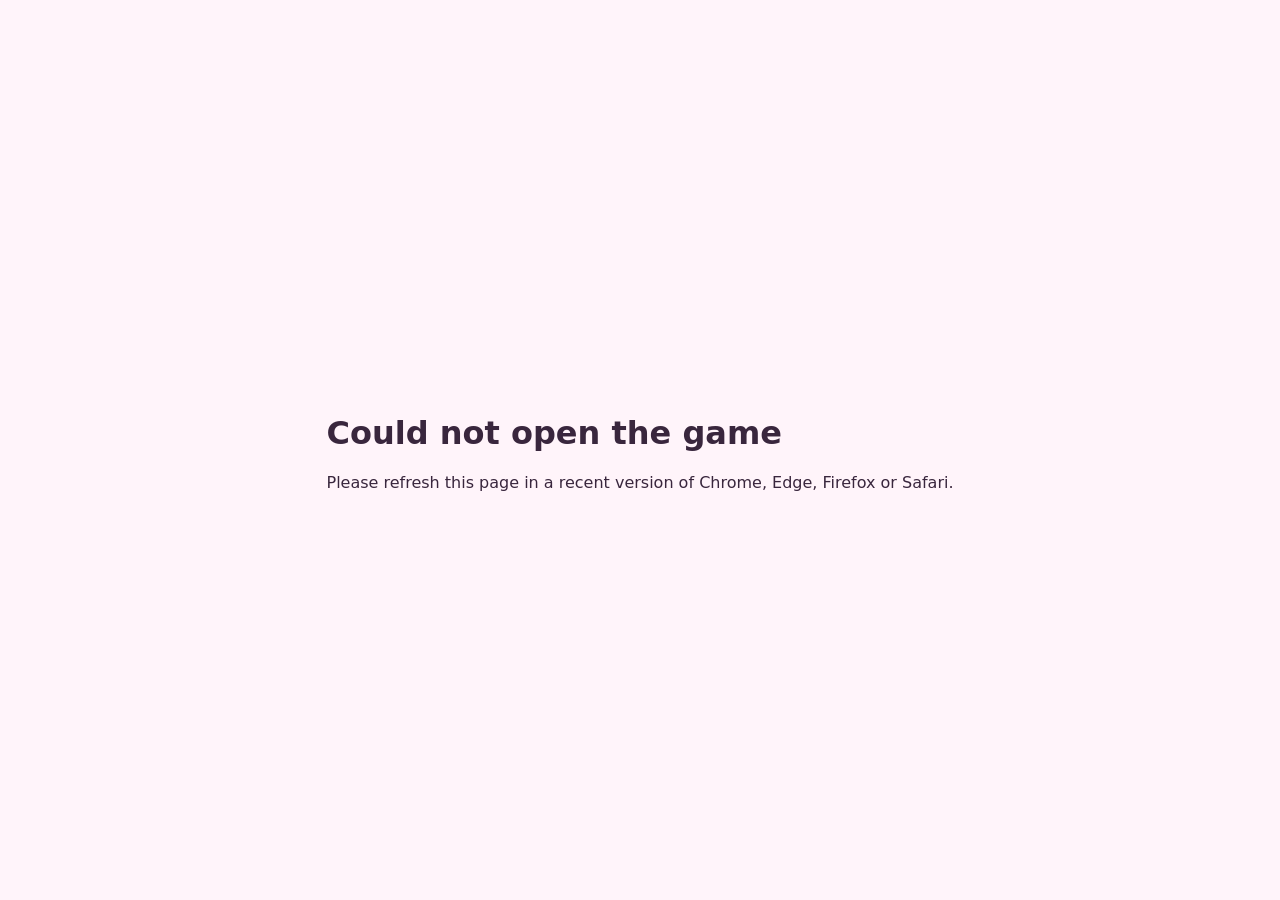
==== sugar-sky-bakery-game/index.html @ f0ea325f "Publish Sugar Sky Bakery game launcher" ====
<!doctype html><html><head><meta charset="utf-8"><meta name="viewport" content="width=device-width,initial-scale=1"><meta name="theme-color" content="#ff5e9c"><title>Sugar Sky Bakery</title><style>html,body{margin:0;height:100%;display:grid;place-items:center;font-family:system-ui;background:#fff4fa;color:#39263d}.l{text-align:center}.s{width:52px;height:52px;border:7px solid #ffd4e6;border-top-color:#ff5e9c;border-radius:50%;margin:auto;animation:r .8s linear infinite}@keyframes r{to{transform:rotate(360deg)}}</style></head><body><div class="l"><div class="s"></div><h2>Opening Sugar Sky Bakery...</h2></div><script>(async()=>{const url='https://raw.githubusercontent.com/imisa2/openai/main/sugar-sky-bakery-game/part1.txt';const b=atob((await fetch(url)).text?await(await fetch(url)).text():''),u=new Uint8Array(b.length);for(let i=0;i<b.length;i++)u[i]=b.charCodeAt(i);const t=await new Response(new Blob([u]).stream().pipeThrough(new DecompressionStream('gzip'))).text();document.open();document.write(t);document.close()})().catch(e=>document.body.innerHTML='<main style="padding:2rem"><h1>Could not open the game</h1><p>Please refresh this page in a recent version of Chrome, Edge, Firefox or Safari.</p></main>');</script></body></html>
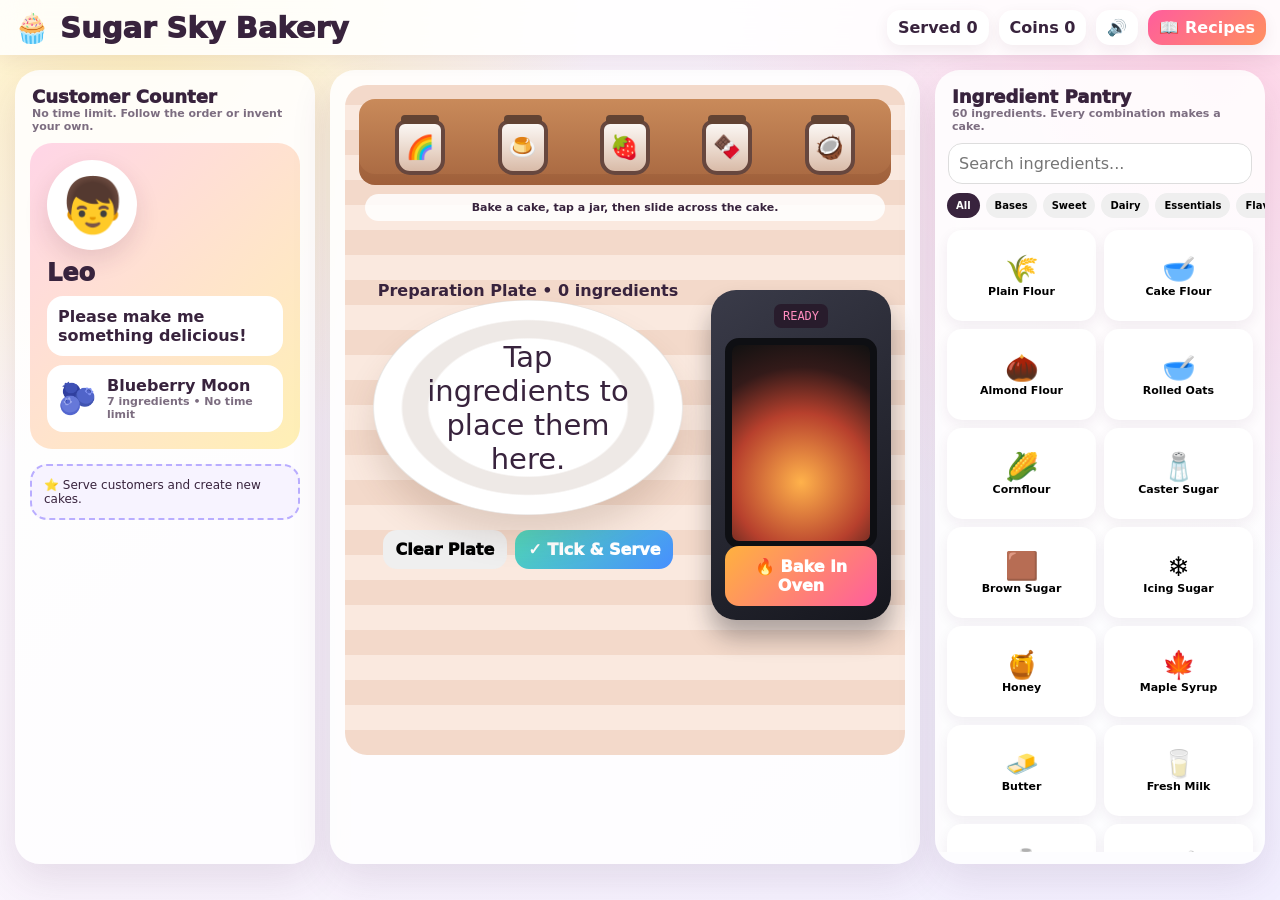
==== commit d5bd0ce2: "Replace incompatible loader with browser-safe game" ====
--- a/sugar-sky-bakery-game/index.html
+++ b/sugar-sky-bakery-game/index.html
@@ -1 +1 @@
-<!doctype html><html><head><meta charset="utf-8"><meta name="viewport" content="width=device-width,initial-scale=1"><meta name="theme-color" content="#ff5e9c"><title>Sugar Sky Bakery</title><style>html,body{margin:0;height:100%;display:grid;place-items:center;font-family:system-ui;background:#fff4fa;color:#39263d}.l{text-align:center}.s{width:52px;height:52px;border:7px solid #ffd4e6;border-top-color:#ff5e9c;border-radius:50%;margin:auto;animation:r .8s linear infinite}@keyframes r{to{transform:rotate(360deg)}}</style></head><body><div class="l"><div class="s"></div><h2>Opening Sugar Sky Bakery...</h2></div><script>(async()=>{const url='https://raw.githubusercontent.com/imisa2/openai/main/sugar-sky-bakery-game/part1.txt';const b=atob((await fetch(url)).text?await(await fetch(url)).text():''),u=new Uint8Array(b.length);for(let i=0;i<b.length;i++)u[i]=b.charCodeAt(i);const t=await new Response(new Blob([u]).stream().pipeThrough(new DecompressionStream('gzip'))).text();document.open();document.write(t);document.close()})().catch(e=>document.body.innerHTML='<main style="padding:2rem"><h1>Could not open the game</h1><p>Please refresh this page in a recent version of Chrome, Edge, Firefox or Safari.</p></main>');</script></body></html>+<!doctype html><html lang="en"><head><meta charset="utf-8"><meta name="viewport" content="width=device-width,initial-scale=1,maximum-scale=1,user-scalable=no"><meta name="theme-color" content="#ff5d9d"><title>Sugar Sky Bakery</title><style>:root{--p:#ff5d9d;--g:#ffc858;--m:#4fd8ba;--i:#38233d}*{box-sizing:border-box}body{margin:0;font-family:system-ui,-apple-system,"Segoe UI",sans-serif;color:var(--i);background:radial-gradient(circle at 10% 0,#fff1bd,transparent 32%),radial-gradient(circle at 95% 8%,#ffd6e8,transparent 35%),linear-gradient(135deg,#fff8fb,#f2efff);min-height:100vh}button,input{font:inherit}button{cursor:pointer;border:0}.top{position:sticky;top:0;z-index:20;display:flex;align-items:center;gap:10px;flex-wrap:wrap;padding:10px 14px;background:#ffffffd9;backdrop-filter:blur(18px);box-shadow:0 4px 20px #52234b18}.brand{font-size:clamp(19px,4vw,29px);font-weight:1000;margin-right:auto}.stat,.nav{background:#fff;border-radius:14px;padding:8px 11px;font-weight:900;box-shadow:0 5px 15px #54213f12}.nav{background:linear-gradient(135deg,var(--p),#ff9060);color:#fff}.grid{display:grid;grid-template-columns:300px minmax(390px,1fr) 330px;gap:15px;max-width:1500px;margin:auto;padding:15px}.panel{background:#ffffffdc;border-radius:25px;box-shadow:0 15px 40px #512a511f;overflow:hidden}.head{padding:16px 17px 10px;font-weight:1000;font-size:18px}.sub{font-size:11px;color:#7c6d80;font-weight:600}.customer{margin:0 15px 15px;padding:17px;border-radius:22px;background:linear-gradient(135deg,#ffd5e7,#fff0b5);min-height:275px}.avatar{font-size:54px;width:90px;height:90px;display:grid;place-items:center;background:#fff;border-radius:50%;box-shadow:0 10px 25px #55213d22}.name{font-size:24px;font-weight:1000;margin-top:9px}.speech,.order{background:#fff;border-radius:16px;padding:11px;margin-top:9px;font-weight:800}.order{display:flex;gap:10px;align-items:center}.order i{font-style:normal;font-size:31px}.challenge{margin:14px 15px;padding:12px;border:2px dashed #b9adff;border-radius:17px;background:#f7f3ff;font-size:12px}.kitchen{padding:15px}.room{background:repeating-linear-gradient(0deg,#f3d9ca 0 25px,#fae9df 25px 50px);border-radius:22px;padding:14px;min-height:670px}.shelf{height:86px;border-radius:16px;background:linear-gradient(#c98a5a,#a76740);display:flex;justify-content:space-around;align-items:end;padding:10px;margin-bottom:8px;box-shadow:inset 0 -11px #6d321622}.jar{width:50px;height:55px;border:4px solid #67473e;border-radius:10px 10px 15px 15px;background:linear-gradient(#ffffffee,#ffffff88);position:relative;font-size:23px;display:grid;place-items:center;transition:.15s}.jar:before{content:"";position:absolute;top:-9px;left:2px;right:2px;height:9px;background:#624333;border-radius:4px}.jar.active{transform:translateY(-8px) scale(1.08);box-shadow:0 0 0 5px #ff5d9d44}.tip{text-align:center;font-size:11px;font-weight:900;background:#ffffffd9;border-radius:999px;padding:7px;margin:9px auto;max-width:520px}.work{display:grid;grid-template-columns:1fr 180px;gap:14px;align-items:end}.platezone{text-align:center;min-height:390px;display:flex;flex-direction:column;align-items:center;justify-content:center}.plate{width:min(420px,92%);aspect-ratio:1.45;border-radius:50%;display:grid;place-items:center;position:relative;background:radial-gradient(ellipse,#fff 0 45%,#eee9e6 46% 57%,#fff 58% 70%,#d4d0cc 71% 73%,#fff 74%);box-shadow:0 22px 32px #6846342b}.pile{width:70%;display:flex;flex-wrap:wrap;justify-content:center;font-size:29px}.cake{width:235px;height:190px;display:none;position:relative;filter:drop-shadow(0 15px 13px #56354d33);touch-action:none}.cake.show{display:block;animation:pop .5s cubic-bezier(.2,1.5,.3,1)}@keyframes pop{from{scale:.2;opacity:0}}.layer{position:absolute;left:50%;translate:-50%;height:46px;border-radius:15px 15px 8px 8px;border-bottom:7px solid #58261518}.l1{width:205px;bottom:14px}.l2{width:165px;bottom:59px}.l3{width:127px;bottom:104px}.frost{position:absolute;left:50%;translate:-50%;bottom:138px;width:133px;height:31px;border-radius:50%;background:#fff}.topper{position:absolute;left:50%;translate:-50%;bottom:153px;font-size:39px}.label{position:absolute;left:50%;translate:-50%;bottom:-12px;background:#fff;border-radius:99px;padding:6px 11px;font-size:11px;font-weight:1000;white-space:nowrap}.paint{position:absolute;inset:5px;z-index:8;overflow:hidden;border-radius:42% 42% 28% 28%;pointer-events:none}.mark{position:absolute;translate:-50% -50%;font-size:18px;filter:drop-shadow(0 2px 2px #0003)}.oven{height:330px;border-radius:25px;background:linear-gradient(145deg,#3a3b49,#15161d);padding:14px;position:relative;box-shadow:0 17px 25px #19192255}.display{background:#281c2c;color:#ff8cbe;padding:5px 9px;border-radius:7px;font-family:monospace;font-size:12px;margin:auto;width:max-content}.window{height:210px;margin-top:10px;border:7px solid #0e0f13;border-radius:14px;background:radial-gradient(circle at 50% 70%,#ffb24b,#b7402d 45%,#331a19 75%,#111);display:grid;place-items:center}.spin{font-size:54px;display:none;animation:spin .65s linear infinite}@keyframes spin{to{rotate:360deg}}.baking .spin{display:block}.ovenbtn{position:absolute;left:14px;right:14px;bottom:14px;background:linear-gradient(135deg,#ffb23e,var(--p));color:#fff;border-radius:14px;padding:11px;font-weight:1000}.actions{display:flex;gap:8px;margin-top:15px}.actions button{padding:10px 13px;border-radius:14px;font-weight:1000}.serve{background:linear-gradient(135deg,var(--m),#478fff);color:#fff}.ingredients{padding-bottom:12px}.search{margin:0 13px 9px;width:calc(100% - 26px);border:1px solid #ddd;border-radius:14px;padding:10px}.tabs{display:flex;gap:6px;overflow:auto;padding:0 12px 9px}.tab{white-space:nowrap;border-radius:99px;padding:7px 9px;font-size:10px;font-weight:900}.tab.on{background:var(--i);color:#fff}.pantry{height:625px;overflow:auto;padding:3px 12px 15px;display:grid;grid-template-columns:repeat(2,1fr);gap:8px;align-content:start}.ing{background:#fff;border-radius:15px;padding:8px;min-height:91px;font-size:11px;font-weight:900;box-shadow:0 5px 14px #40204012;border:2px solid transparent}.ing b{display:block;font-size:27px}.ing.on{border-color:var(--p);background:#fff3f8}.modal{display:none;position:fixed;inset:0;z-index:40;background:#241526aa;backdrop-filter:blur(8px);padding:15px;align-items:center;justify-content:center}.modal.open{display:flex}.book{background:#fff;width:min(900px,100%);max-height:90vh;overflow:auto;border-radius:25px;padding:18px}.booktop{display:flex;justify-content:space-between;align-items:center;position:sticky;top:-18px;background:#fff;padding:12px 0;z-index:2}.recipes{display:grid;grid-template-columns:repeat(2,1fr);gap:10px}.recipe{background:#fff6fa;border:1px solid #f0dfe8;border-radius:17px;padding:12px}.recipe h3{margin:0 0 6px;font-size:15px}.recipe small{line-height:1.5}.toast{position:fixed;right:15px;bottom:15px;z-index:60;background:#302032;color:#fff;border-radius:14px;padding:11px 14px;font-weight:800}.conf{position:fixed;top:-15px;z-index:70;animation:fall 2s linear forwards}@keyframes fall{to{translate:0 110vh;rotate:720deg}}@media(max-width:1050px){.grid{grid-template-columns:300px 1fr}.ingredients{grid-column:1/-1}.pantry{height:430px;grid-template-columns:repeat(5,1fr)}}@media(max-width:700px){.grid{grid-template-columns:1fr;padding:9px}.work{grid-template-columns:1fr}.pantry{grid-template-columns:repeat(3,1fr);height:500px}.recipes{grid-template-columns:1fr}.brand{width:100%}.top{justify-content:center}.room{min-height:900px}}@media(max-width:410px){.pantry{grid-template-columns:repeat(2,1fr)}}</style></head><body><header class="top"><div class="brand">🧁 Sugar Sky Bakery</div><div class="stat">Served <b id="served">0</b></div><div class="stat">Coins <b id="coins">0</b></div><button class="stat" id="sound">🔊</button><button class="nav" id="recipesBtn">📖 Recipes</button></header><main class="grid"><section class="panel"><div class="head">Customer Counter<div class="sub">No time limit. Follow the order or invent your own.</div></div><div class="customer"><div class="avatar" id="avatar">👧</div><div class="name" id="cname">Mia</div><div class="speech" id="speech">Please make me something wonderful!</div><div class="order"><i id="orderIcon">🎂</i><div><b id="orderName">Vanilla Dream Cake</b><div class="sub" id="orderMeta"></div></div></div></div><div class="challenge" id="challenge">⭐ Serve customers and create new cakes.</div></section><section class="panel kitchen"><div class="room"><div class="shelf"><button class="jar" data-top="sprinkles">🌈</button><button class="jar" data-top="caramel">🍮</button><button class="jar" data-top="berries">🍓</button><button class="jar" data-top="chocolate">🍫</button><button class="jar" data-top="coconut">🥥</button></div><div class="tip" id="tip">Bake a cake, tap a jar, then slide across the cake.</div><div class="work"><div class="platezone"><b id="plateTitle">Preparation Plate</b><div class="plate"><div class="pile" id="pile">Tap ingredients to place them here.</div><div class="cake" id="cake"><div class="paint" id="paint"></div><div class="topper" id="topper">🎂</div><div class="frost" id="frost"></div><div class="layer l3" id="l3"></div><div class="layer l2" id="l2"></div><div class="layer l1" id="l1"></div><div class="label" id="cakeLabel">Fresh Cake</div></div></div><div class="actions"><button id="clear">Clear Plate</button><button class="serve" id="serve" disabled>✓ Tick & Serve</button></div><div class="sub" id="eatTip"></div></div><div class="oven" id="oven"><div class="display" id="display">READY</div><div class="window"><div class="spin">🌀</div></div><button class="ovenbtn" id="bake">🔥 Bake in Oven</button></div></div></div></section><section class="panel ingredients"><div class="head">Ingredient Pantry<div class="sub">60 ingredients. Every combination makes a cake.</div></div><input class="search" id="search" placeholder="Search ingredients..."><div class="tabs" id="tabs"></div><div class="pantry" id="pantry"></div></section></main><div class="modal" id="modal"><div class="book"><div class="booktop"><h2>Grand Recipe Book</h2><button class="stat" id="close">✕</button></div><div class="recipes" id="recipeList"></div></div></div><script>const raw=`Plain Flour|🌾|Bases;Cake Flour|🥣|Bases;Almond Flour|🌰|Bases;Rolled Oats|🥣|Bases;Cornflour|🌽|Bases;Caster Sugar|🧂|Sweet;Brown Sugar|🟫|Sweet;Icing Sugar|❄️|Sweet;Honey|🍯|Sweet;Maple Syrup|🍁|Sweet;Butter|🧈|Dairy;Fresh Milk|🥛|Dairy;Double Cream|🍶|Dairy;Greek Yoghurt|🥣|Dairy;Cream Cheese|🧀|Dairy;Eggs|🥚|Essentials;Vanilla|🌼|Flavours;Cocoa Powder|🍫|Chocolate;Dark Chocolate|🍫|Chocolate;White Chocolate|🤍|Chocolate;Milk Chocolate|🟫|Chocolate;Chocolate Chips|🍪|Chocolate;Strawberries|🍓|Fruit;Raspberries|🫐|Fruit;Blueberries|🫐|Fruit;Lemon|🍋|Fruit;Orange|🍊|Fruit;Banana|🍌|Fruit;Apple|🍎|Fruit;Cherries|🍒|Fruit;Pineapple|🍍|Fruit;Mango|🥭|Fruit;Coconut|🥥|Nuts;Almonds|🌰|Nuts;Hazelnuts|🌰|Nuts;Pistachios|🟢|Nuts;Walnuts|🌰|Nuts;Pecans|🌰|Nuts;Carrots|🥕|Special;Pumpkin Puree|🎃|Special;Beetroot|🫜|Special;Espresso|☕|Flavours;Cinnamon|🟤|Spices;Nutmeg|🟤|Spices;Ginger|🫚|Spices;Cardamom|🟢|Spices;Rose Water|🌹|Flavours;Mint|🌿|Flavours;Sea Salt|🧂|Essentials;Baking Powder|⚪|Essentials;Baking Soda|⚪|Essentials;Red Colour|🔴|Colours;Blue Colour|🔵|Colours;Yellow Colour|🟡|Colours;Rainbow Sprinkles|🌈|Decor;Marshmallows|☁️|Decor;Caramel|🍮|Sweet;Berry Jam|🫙|Fillings;Vanilla Custard|🍮|Fillings;Biscuit Crumbs|🍪|Decor`;const I=raw.split(';').map((x,id)=>{let[n,e,c]=x.split('|');return{id,n,e,c}});const ids=n=>n.map(x=>I.find(i=>i.n===x).id);const R=[['Vanilla Dream','🎂','vanilla',['Cake Flour','Caster Sugar','Butter','Eggs','Fresh Milk','Vanilla','Baking Powder']],['Chocolate Lava Crown','🍫','choc',['Plain Flour','Brown Sugar','Butter','Eggs','Cocoa Powder','Dark Chocolate','Double Cream']],['Strawberry Cloud','🍓','berry',['Cake Flour','Caster Sugar','Eggs','Double Cream','Strawberries','Vanilla','Icing Sugar']],['Royal Red Velvet','❤️','red',['Plain Flour','Caster Sugar','Butter','Eggs','Cocoa Powder','Red Colour','Cream Cheese']],['Lemon Sunshine','🍋','lemon',['Plain Flour','Caster Sugar','Butter','Eggs','Lemon','Greek Yoghurt','Icing Sugar']],['Carrot Crown','🥕','carrot',['Plain Flour','Brown Sugar','Eggs','Carrots','Cinnamon','Walnuts','Cream Cheese']],['Blueberry Moon','🫐','blue',['Almond Flour','Caster Sugar','Eggs','Blueberries','Lemon','Double Cream','Blue Colour']],['Coconut Snow Palace','🥥','snow',['Cake Flour','Caster Sugar','Eggs','Coconut','White Chocolate','Double Cream','Vanilla']],['Pistachio Rose Garden','🌹','green',['Almond Flour','Caster Sugar','Eggs','Pistachios','Rose Water','Cardamom','Double Cream']],['Rainbow Celebration','🌈','rainbow',['Cake Flour','Caster Sugar','Butter','Eggs','Red Colour','Blue Colour','Yellow Colour','Rainbow Sprinkles']]].map((r,id)=>({id,n:r[0],e:r[1],t:r[2],i:ids(r[3])}));let S={sel:new Set,baked:null,top:null,tops:0,served:0,coins:0,sound:1,order:R[0],drag:0};const $=x=>document.getElementById(x),customers=[['Mia','👧'],['Leo','👦'],['Zara','👩🏾'],['Omar','🧔🏽'],['Luna','🧚‍♀️'],['Chef Bonbon','👨‍🍳']];function note(f,d=.12){if(!S.sound)return;let A=window.AudioContext||webkitAudioContext,a=window.ac||(window.ac=new A),o=a.createOscillator(),g=a.createGain();o.frequency.value=f;g.gain.setValueAtTime(.05,a.currentTime);g.gain.exponentialRampToValueAtTime(.001,a.currentTime+d);o.connect(g);g.connect(a.destination);o.start();o.stop(a.currentTime+d)}function toast(t){let x=document.createElement('div');x.className='toast';x.textContent=t;document.body.append(x);setTimeout(()=>x.remove(),2300)}function conf(){for(let i=0;i<35;i++){let x=document.createElement('i');x.className='conf';x.textContent='●';x.style.left=Math.random()*100+'vw';x.style.color=['#ff5d9d','#ffc858','#4fd8ba','#7667f5'][i%4];x.style.animationDelay=Math.random()/2+'s';document.body.append(x);setTimeout(()=>x.remove(),2600)}}function cats(){let c=['All',...new Set(I.map(x=>x.c))];$('tabs').innerHTML=c.map((x,i)=>`<button class="tab ${i?'':'on'}">${x}</button>`).join('');[...$('tabs').children].forEach(b=>b.onclick=()=>{[...b.parentNode.children].forEach(x=>x.classList.remove('on'));b.classList.add('on');render(b.textContent)})}function render(cat='All'){let q=$('search').value.toLowerCase();$('pantry').innerHTML=I.filter(x=>(cat==='All'||x.c===cat)&&x.n.toLowerCase().includes(q)).map(x=>`<button class="ing ${S.sel.has(x.id)?'on':''}" data-id="${x.id}"><b>${x.e}</b>${x.n}</button>`).join('');[...$('pantry').children].forEach(b=>b.onclick=()=>{let id=+b.dataset.id;S.sel.has(id)?S.sel.delete(id):S.sel.add(id);note(S.sel.has(id)?720:380);render(cat);plate()})}function plate(){if(S.baked)return;$('pile').innerHTML=S.sel.size?[...S.sel].map(i=>I[i].e).join(' '):'Tap ingredients to place them here.';$('plateTitle').textContent=`Preparation Plate • ${S.sel.size} ingredients`}const themes={vanilla:['#f4d99f','#fff2c8','#fff'],choc:['#62311e','#8a482d','#f5d4a2'],berry:['#f48cae','#ffc1d2','#fff'],red:['#a31f38','#ce3551','#fff1e7'],lemon:['#efd84c','#fff18b','#fffac7'],carrot:['#db792c','#f59c52','#fff0df'],blue:['#5967c9','#7987ed','#dedfff'],snow:['#eee9df','#fff','#f7ffff'],green:['#8dbc72','#afd695','#fff0f2'],rainbow:['linear-gradient(90deg,#f66,#fc5,#5dba,#75f)','linear-gradient(90deg,#f96,#ff7,#6dc,#87f)','#fff']};function showCake(r){let c=themes[r.t]||themes.rainbow;$('l1').style.background=c[0];$('l2').style.background=c[1];$('l3').style.background=c[0];$('frost').style.background=c[2];$('topper').textContent=r.e;$('cakeLabel').textContent=r.n;$('pile').style.display='none';$('cake').classList.add('show');$('serve').disabled=false;$('eatTip').textContent='Decorate with jars, serve, or tap the cake to taste it.'}async function bake(){if(!S.sel.size)return toast('Choose ingredients first.');$('oven').classList.add('baking');$('display').textContent='BAKING';note(220,.4);await new Promise(r=>setTimeout(r,1600));$('oven').classList.remove('baking');let a=[...S.sel],r=R.find(x=>x.i.length===a.length&&x.i.every(y=>a.includes(y))),sweet=a.length>=4&&a.every(i=>['Sweet','Chocolate','Fillings','Decor'].includes(I[i].c));if(!r)r=a.length===60?{n:'Everything Everywhere Cake',e:'👑',t:'rainbow'}:sweet?{n:'Ultimate Sweetness Fusion',e:'🍭',t:'rainbow'}:{n:`Chef's ${I[a[0]].n} Creation`,e:I[a[0]].e,t:Object.keys(themes)[a.reduce((z,i)=>z+i,0)%10]};S.baked=r;showCake(r);$('display').textContent=r.id===undefined?'CREATED':'PERFECT';note(740);setTimeout(()=>note(990),90);toast(r.n+' is ready!')}function clear(){S.sel.clear();S.baked=null;S.top=null;S.tops=0;$('paint').innerHTML='';$('cake').className='cake';$('pile').style.display='flex';$('serve').disabled=true;document.querySelectorAll('.jar').forEach(x=>x.classList.remove('active'));$('tip').textContent='Bake a cake, tap a jar, then slide across the cake.';render(document.querySelector('.tab.on')?.textContent||'All');plate();$('display').textContent='READY'}function next(){let c=customers[Math.floor(Math.random()*customers.length)];S.order=R[Math.floor(Math.random()*R.length)];$('cname').textContent=c[0];$('avatar').textContent=c[1];$('speech').textContent='Please make me something delicious!';$('orderIcon').textContent=S.order.e;$('orderName').textContent=S.order.n;$('orderMeta').textContent=S.order.i.length+' ingredients • No time limit'}function serve(){if(!S.baked)return;let exact=S.baked.id===S.order.id,reward=(exact?180:100)+S.sel.size*7+S.tops*2;S.coins+=reward;S.served++;$('coins').textContent=S.coins;$('served').textContent=S.served;toast((exact?'Perfect order! ':'Creative cake accepted! ')+`+${reward} coins`);conf();note(600);setTimeout(()=>note(900),80);setTimeout(()=>{clear();next()},800)}const topIcons={sprinkles:['🔴','🟡','🟢','🔵'],caramel:['🟤','🍮'],berries:['🍓','🍒','🫐'],chocolate:['🍫','🤎'],coconut:['❄️','⚪','🥥']};document.querySelectorAll('.jar').forEach(j=>j.onclick=()=>{if(!S.baked)return toast('Bake a cake first.');S.top=S.top===j.dataset.top?null:j.dataset.top;document.querySelectorAll('.jar').forEach(x=>x.classList.toggle('active',x.dataset.top===S.top));$('tip').textContent=S.top?'Slide across the cake to add '+j.dataset.top+'.':'Choose a topping jar.'});function paint(e){if(!S.top||!S.baked)return;let r=$('paint').getBoundingClientRect(),x=document.createElement('span');x.className='mark';x.textContent=topIcons[S.top][Math.floor(Math.random()*topIcons[S.top].length)];x.style.left=e.clientX-r.left+'px';x.style.top=e.clientY-r.top+'px';$('paint').append(x);S.tops++;note(880,.05)}$('cake').onpointerdown=e=>{if(S.top){S.drag=1;paint(e);e.preventDefault()}};$('cake').onpointermove=e=>{if(S.drag&&Math.random()>.65)paint(e)};onpointerup=()=>S.drag=0;$('cake').onclick=()=>{if(S.top||!S.baked)return;let u=new SpeechSynthesisUtterance('Num num num num num. Hmm, yummy!');if(S.sound)speechSynthesis.speak(u);toast('Num num num num num. Hmm, yummy! 😋');clear()};$('bake').onclick=bake;$('clear').onclick=clear;$('serve').onclick=serve;$('search').oninput=()=>render(document.querySelector('.tab.on')?.textContent||'All');$('sound').onclick=()=>{$('sound').textContent=(S.sound=!S.sound)?'🔊':'🔇'};$('recipesBtn').onclick=()=>$('modal').classList.add('open');$('close').onclick=()=>$('modal').classList.remove('open');$('recipeList').innerHTML=R.map(r=>`<div class="recipe"><h3>${r.e} ${r.n}</h3><small>${r.i.map(i=>I[i].e+' '+I[i].n).join(' • ')}</small></div>`).join('');cats();render();plate();next();</script></body></html>
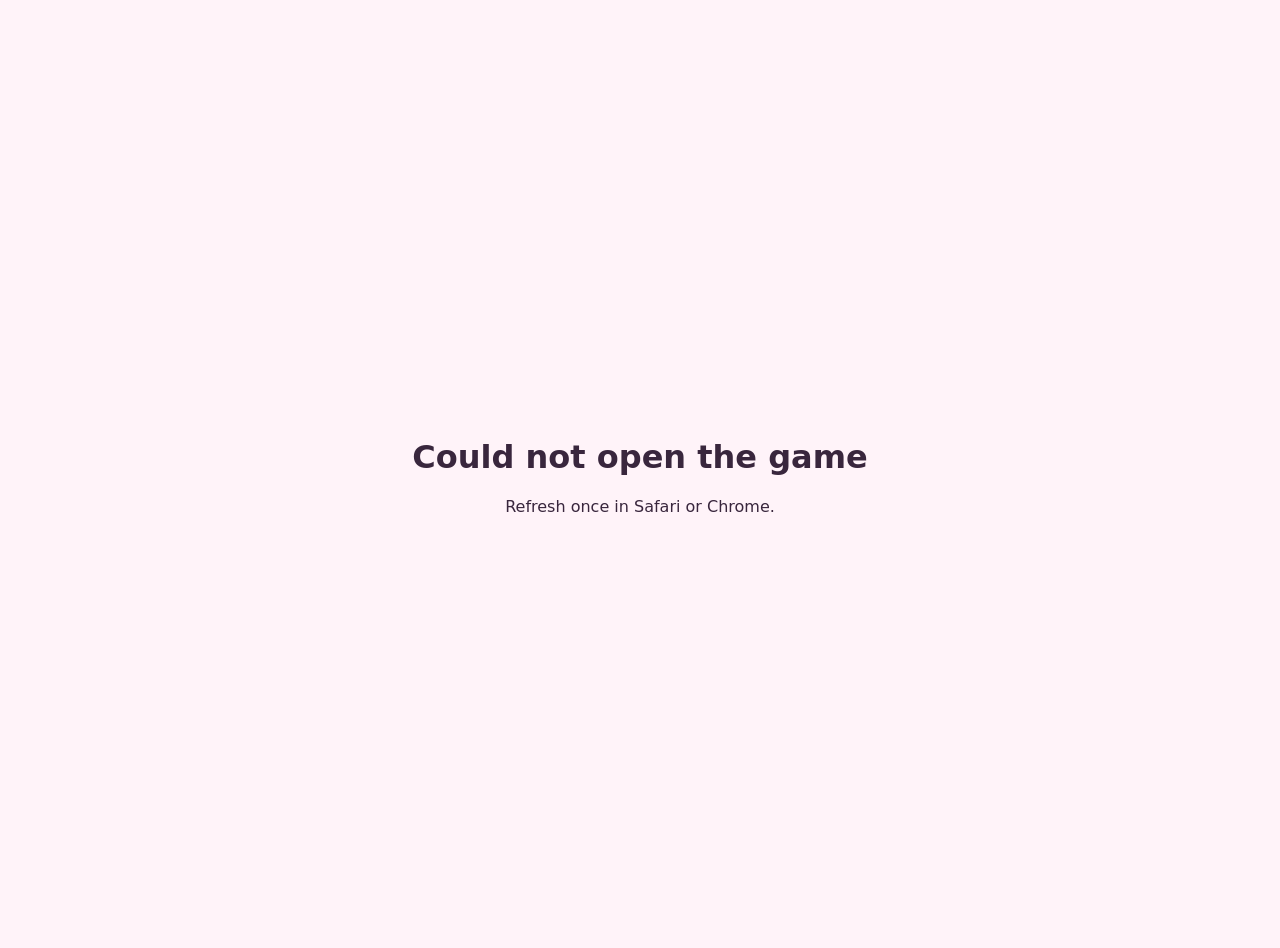
==== commit 3ed6dae8: "Add live on-screen recipe guide" ====
--- a/sugar-sky-bakery-game/index.html
+++ b/sugar-sky-bakery-game/index.html
@@ -1 +1 @@
-<!doctype html><html lang="en"><head><meta charset="utf-8"><meta name="viewport" content="width=device-width,initial-scale=1,maximum-scale=1,user-scalable=no"><meta name="theme-color" content="#ff5d9d"><title>Sugar Sky Bakery</title><style>:root{--p:#ff5d9d;--g:#ffc858;--m:#4fd8ba;--i:#38233d}*{box-sizing:border-box}body{margin:0;font-family:system-ui,-apple-system,"Segoe UI",sans-serif;color:var(--i);background:radial-gradient(circle at 10% 0,#fff1bd,transparent 32%),radial-gradient(circle at 95% 8%,#ffd6e8,transparent 35%),linear-gradient(135deg,#fff8fb,#f2efff);min-height:100vh}button,input{font:inherit}button{cursor:pointer;border:0}.top{position:sticky;top:0;z-index:20;display:flex;align-items:center;gap:10px;flex-wrap:wrap;padding:10px 14px;background:#ffffffd9;backdrop-filter:blur(18px);box-shadow:0 4px 20px #52234b18}.brand{font-size:clamp(19px,4vw,29px);font-weight:1000;margin-right:auto}.stat,.nav{background:#fff;border-radius:14px;padding:8px 11px;font-weight:900;box-shadow:0 5px 15px #54213f12}.nav{background:linear-gradient(135deg,var(--p),#ff9060);color:#fff}.grid{display:grid;grid-template-columns:300px minmax(390px,1fr) 330px;gap:15px;max-width:1500px;margin:auto;padding:15px}.panel{background:#ffffffdc;border-radius:25px;box-shadow:0 15px 40px #512a511f;overflow:hidden}.head{padding:16px 17px 10px;font-weight:1000;font-size:18px}.sub{font-size:11px;color:#7c6d80;font-weight:600}.customer{margin:0 15px 15px;padding:17px;border-radius:22px;background:linear-gradient(135deg,#ffd5e7,#fff0b5);min-height:275px}.avatar{font-size:54px;width:90px;height:90px;display:grid;place-items:center;background:#fff;border-radius:50%;box-shadow:0 10px 25px #55213d22}.name{font-size:24px;font-weight:1000;margin-top:9px}.speech,.order{background:#fff;border-radius:16px;padding:11px;margin-top:9px;font-weight:800}.order{display:flex;gap:10px;align-items:center}.order i{font-style:normal;font-size:31px}.challenge{margin:14px 15px;padding:12px;border:2px dashed #b9adff;border-radius:17px;background:#f7f3ff;font-size:12px}.kitchen{padding:15px}.room{background:repeating-linear-gradient(0deg,#f3d9ca 0 25px,#fae9df 25px 50px);border-radius:22px;padding:14px;min-height:670px}.shelf{height:86px;border-radius:16px;background:linear-gradient(#c98a5a,#a76740);display:flex;justify-content:space-around;align-items:end;padding:10px;margin-bottom:8px;box-shadow:inset 0 -11px #6d321622}.jar{width:50px;height:55px;border:4px solid #67473e;border-radius:10px 10px 15px 15px;background:linear-gradient(#ffffffee,#ffffff88);position:relative;font-size:23px;display:grid;place-items:center;transition:.15s}.jar:before{content:"";position:absolute;top:-9px;left:2px;right:2px;height:9px;background:#624333;border-radius:4px}.jar.active{transform:translateY(-8px) scale(1.08);box-shadow:0 0 0 5px #ff5d9d44}.tip{text-align:center;font-size:11px;font-weight:900;background:#ffffffd9;border-radius:999px;padding:7px;margin:9px auto;max-width:520px}.work{display:grid;grid-template-columns:1fr 180px;gap:14px;align-items:end}.platezone{text-align:center;min-height:390px;display:flex;flex-direction:column;align-items:center;justify-content:center}.plate{width:min(420px,92%);aspect-ratio:1.45;border-radius:50%;display:grid;place-items:center;position:relative;background:radial-gradient(ellipse,#fff 0 45%,#eee9e6 46% 57%,#fff 58% 70%,#d4d0cc 71% 73%,#fff 74%);box-shadow:0 22px 32px #6846342b}.pile{width:70%;display:flex;flex-wrap:wrap;justify-content:center;font-size:29px}.cake{width:235px;height:190px;display:none;position:relative;filter:drop-shadow(0 15px 13px #56354d33);touch-action:none}.cake.show{display:block;animation:pop .5s cubic-bezier(.2,1.5,.3,1)}@keyframes pop{from{scale:.2;opacity:0}}.layer{position:absolute;left:50%;translate:-50%;height:46px;border-radius:15px 15px 8px 8px;border-bottom:7px solid #58261518}.l1{width:205px;bottom:14px}.l2{width:165px;bottom:59px}.l3{width:127px;bottom:104px}.frost{position:absolute;left:50%;translate:-50%;bottom:138px;width:133px;height:31px;border-radius:50%;background:#fff}.topper{position:absolute;left:50%;translate:-50%;bottom:153px;font-size:39px}.label{position:absolute;left:50%;translate:-50%;bottom:-12px;background:#fff;border-radius:99px;padding:6px 11px;font-size:11px;font-weight:1000;white-space:nowrap}.paint{position:absolute;inset:5px;z-index:8;overflow:hidden;border-radius:42% 42% 28% 28%;pointer-events:none}.mark{position:absolute;translate:-50% -50%;font-size:18px;filter:drop-shadow(0 2px 2px #0003)}.oven{height:330px;border-radius:25px;background:linear-gradient(145deg,#3a3b49,#15161d);padding:14px;position:relative;box-shadow:0 17px 25px #19192255}.display{background:#281c2c;color:#ff8cbe;padding:5px 9px;border-radius:7px;font-family:monospace;font-size:12px;margin:auto;width:max-content}.window{height:210px;margin-top:10px;border:7px solid #0e0f13;border-radius:14px;background:radial-gradient(circle at 50% 70%,#ffb24b,#b7402d 45%,#331a19 75%,#111);display:grid;place-items:center}.spin{font-size:54px;display:none;animation:spin .65s linear infinite}@keyframes spin{to{rotate:360deg}}.baking .spin{display:block}.ovenbtn{position:absolute;left:14px;right:14px;bottom:14px;background:linear-gradient(135deg,#ffb23e,var(--p));color:#fff;border-radius:14px;padding:11px;font-weight:1000}.actions{display:flex;gap:8px;margin-top:15px}.actions button{padding:10px 13px;border-radius:14px;font-weight:1000}.serve{background:linear-gradient(135deg,var(--m),#478fff);color:#fff}.ingredients{padding-bottom:12px}.search{margin:0 13px 9px;width:calc(100% - 26px);border:1px solid #ddd;border-radius:14px;padding:10px}.tabs{display:flex;gap:6px;overflow:auto;padding:0 12px 9px}.tab{white-space:nowrap;border-radius:99px;padding:7px 9px;font-size:10px;font-weight:900}.tab.on{background:var(--i);color:#fff}.pantry{height:625px;overflow:auto;padding:3px 12px 15px;display:grid;grid-template-columns:repeat(2,1fr);gap:8px;align-content:start}.ing{background:#fff;border-radius:15px;padding:8px;min-height:91px;font-size:11px;font-weight:900;box-shadow:0 5px 14px #40204012;border:2px solid transparent}.ing b{display:block;font-size:27px}.ing.on{border-color:var(--p);background:#fff3f8}.modal{display:none;position:fixed;inset:0;z-index:40;background:#241526aa;backdrop-filter:blur(8px);padding:15px;align-items:center;justify-content:center}.modal.open{display:flex}.book{background:#fff;width:min(900px,100%);max-height:90vh;overflow:auto;border-radius:25px;padding:18px}.booktop{display:flex;justify-content:space-between;align-items:center;position:sticky;top:-18px;background:#fff;padding:12px 0;z-index:2}.recipes{display:grid;grid-template-columns:repeat(2,1fr);gap:10px}.recipe{background:#fff6fa;border:1px solid #f0dfe8;border-radius:17px;padding:12px}.recipe h3{margin:0 0 6px;font-size:15px}.recipe small{line-height:1.5}.toast{position:fixed;right:15px;bottom:15px;z-index:60;background:#302032;color:#fff;border-radius:14px;padding:11px 14px;font-weight:800}.conf{position:fixed;top:-15px;z-index:70;animation:fall 2s linear forwards}@keyframes fall{to{translate:0 110vh;rotate:720deg}}@media(max-width:1050px){.grid{grid-template-columns:300px 1fr}.ingredients{grid-column:1/-1}.pantry{height:430px;grid-template-columns:repeat(5,1fr)}}@media(max-width:700px){.grid{grid-template-columns:1fr;padding:9px}.work{grid-template-columns:1fr}.pantry{grid-template-columns:repeat(3,1fr);height:500px}.recipes{grid-template-columns:1fr}.brand{width:100%}.top{justify-content:center}.room{min-height:900px}}@media(max-width:410px){.pantry{grid-template-columns:repeat(2,1fr)}}</style></head><body><header class="top"><div class="brand">🧁 Sugar Sky Bakery</div><div class="stat">Served <b id="served">0</b></div><div class="stat">Coins <b id="coins">0</b></div><button class="stat" id="sound">🔊</button><button class="nav" id="recipesBtn">📖 Recipes</button></header><main class="grid"><section class="panel"><div class="head">Customer Counter<div class="sub">No time limit. Follow the order or invent your own.</div></div><div class="customer"><div class="avatar" id="avatar">👧</div><div class="name" id="cname">Mia</div><div class="speech" id="speech">Please make me something wonderful!</div><div class="order"><i id="orderIcon">🎂</i><div><b id="orderName">Vanilla Dream Cake</b><div class="sub" id="orderMeta"></div></div></div></div><div class="challenge" id="challenge">⭐ Serve customers and create new cakes.</div></section><section class="panel kitchen"><div class="room"><div class="shelf"><button class="jar" data-top="sprinkles">🌈</button><button class="jar" data-top="caramel">🍮</button><button class="jar" data-top="berries">🍓</button><button class="jar" data-top="chocolate">🍫</button><button class="jar" data-top="coconut">🥥</button></div><div class="tip" id="tip">Bake a cake, tap a jar, then slide across the cake.</div><div class="work"><div class="platezone"><b id="plateTitle">Preparation Plate</b><div class="plate"><div class="pile" id="pile">Tap ingredients to place them here.</div><div class="cake" id="cake"><div class="paint" id="paint"></div><div class="topper" id="topper">🎂</div><div class="frost" id="frost"></div><div class="layer l3" id="l3"></div><div class="layer l2" id="l2"></div><div class="layer l1" id="l1"></div><div class="label" id="cakeLabel">Fresh Cake</div></div></div><div class="actions"><button id="clear">Clear Plate</button><button class="serve" id="serve" disabled>✓ Tick & Serve</button></div><div class="sub" id="eatTip"></div></div><div class="oven" id="oven"><div class="display" id="display">READY</div><div class="window"><div class="spin">🌀</div></div><button class="ovenbtn" id="bake">🔥 Bake in Oven</button></div></div></div></section><section class="panel ingredients"><div class="head">Ingredient Pantry<div class="sub">60 ingredients. Every combination makes a cake.</div></div><input class="search" id="search" placeholder="Search ingredients..."><div class="tabs" id="tabs"></div><div class="pantry" id="pantry"></div></section></main><div class="modal" id="modal"><div class="book"><div class="booktop"><h2>Grand Recipe Book</h2><button class="stat" id="close">✕</button></div><div class="recipes" id="recipeList"></div></div></div><script>const raw=`Plain Flour|🌾|Bases;Cake Flour|🥣|Bases;Almond Flour|🌰|Bases;Rolled Oats|🥣|Bases;Cornflour|🌽|Bases;Caster Sugar|🧂|Sweet;Brown Sugar|🟫|Sweet;Icing Sugar|❄️|Sweet;Honey|🍯|Sweet;Maple Syrup|🍁|Sweet;Butter|🧈|Dairy;Fresh Milk|🥛|Dairy;Double Cream|🍶|Dairy;Greek Yoghurt|🥣|Dairy;Cream Cheese|🧀|Dairy;Eggs|🥚|Essentials;Vanilla|🌼|Flavours;Cocoa Powder|🍫|Chocolate;Dark Chocolate|🍫|Chocolate;White Chocolate|🤍|Chocolate;Milk Chocolate|🟫|Chocolate;Chocolate Chips|🍪|Chocolate;Strawberries|🍓|Fruit;Raspberries|🫐|Fruit;Blueberries|🫐|Fruit;Lemon|🍋|Fruit;Orange|🍊|Fruit;Banana|🍌|Fruit;Apple|🍎|Fruit;Cherries|🍒|Fruit;Pineapple|🍍|Fruit;Mango|🥭|Fruit;Coconut|🥥|Nuts;Almonds|🌰|Nuts;Hazelnuts|🌰|Nuts;Pistachios|🟢|Nuts;Walnuts|🌰|Nuts;Pecans|🌰|Nuts;Carrots|🥕|Special;Pumpkin Puree|🎃|Special;Beetroot|🫜|Special;Espresso|☕|Flavours;Cinnamon|🟤|Spices;Nutmeg|🟤|Spices;Ginger|🫚|Spices;Cardamom|🟢|Spices;Rose Water|🌹|Flavours;Mint|🌿|Flavours;Sea Salt|🧂|Essentials;Baking Powder|⚪|Essentials;Baking Soda|⚪|Essentials;Red Colour|🔴|Colours;Blue Colour|🔵|Colours;Yellow Colour|🟡|Colours;Rainbow Sprinkles|🌈|Decor;Marshmallows|☁️|Decor;Caramel|🍮|Sweet;Berry Jam|🫙|Fillings;Vanilla Custard|🍮|Fillings;Biscuit Crumbs|🍪|Decor`;const I=raw.split(';').map((x,id)=>{let[n,e,c]=x.split('|');return{id,n,e,c}});const ids=n=>n.map(x=>I.find(i=>i.n===x).id);const R=[['Vanilla Dream','🎂','vanilla',['Cake Flour','Caster Sugar','Butter','Eggs','Fresh Milk','Vanilla','Baking Powder']],['Chocolate Lava Crown','🍫','choc',['Plain Flour','Brown Sugar','Butter','Eggs','Cocoa Powder','Dark Chocolate','Double Cream']],['Strawberry Cloud','🍓','berry',['Cake Flour','Caster Sugar','Eggs','Double Cream','Strawberries','Vanilla','Icing Sugar']],['Royal Red Velvet','❤️','red',['Plain Flour','Caster Sugar','Butter','Eggs','Cocoa Powder','Red Colour','Cream Cheese']],['Lemon Sunshine','🍋','lemon',['Plain Flour','Caster Sugar','Butter','Eggs','Lemon','Greek Yoghurt','Icing Sugar']],['Carrot Crown','🥕','carrot',['Plain Flour','Brown Sugar','Eggs','Carrots','Cinnamon','Walnuts','Cream Cheese']],['Blueberry Moon','🫐','blue',['Almond Flour','Caster Sugar','Eggs','Blueberries','Lemon','Double Cream','Blue Colour']],['Coconut Snow Palace','🥥','snow',['Cake Flour','Caster Sugar','Eggs','Coconut','White Chocolate','Double Cream','Vanilla']],['Pistachio Rose Garden','🌹','green',['Almond Flour','Caster Sugar','Eggs','Pistachios','Rose Water','Cardamom','Double Cream']],['Rainbow Celebration','🌈','rainbow',['Cake Flour','Caster Sugar','Butter','Eggs','Red Colour','Blue Colour','Yellow Colour','Rainbow Sprinkles']]].map((r,id)=>({id,n:r[0],e:r[1],t:r[2],i:ids(r[3])}));let S={sel:new Set,baked:null,top:null,tops:0,served:0,coins:0,sound:1,order:R[0],drag:0};const $=x=>document.getElementById(x),customers=[['Mia','👧'],['Leo','👦'],['Zara','👩🏾'],['Omar','🧔🏽'],['Luna','🧚‍♀️'],['Chef Bonbon','👨‍🍳']];function note(f,d=.12){if(!S.sound)return;let A=window.AudioContext||webkitAudioContext,a=window.ac||(window.ac=new A),o=a.createOscillator(),g=a.createGain();o.frequency.value=f;g.gain.setValueAtTime(.05,a.currentTime);g.gain.exponentialRampToValueAtTime(.001,a.currentTime+d);o.connect(g);g.connect(a.destination);o.start();o.stop(a.currentTime+d)}function toast(t){let x=document.createElement('div');x.className='toast';x.textContent=t;document.body.append(x);setTimeout(()=>x.remove(),2300)}function conf(){for(let i=0;i<35;i++){let x=document.createElement('i');x.className='conf';x.textContent='●';x.style.left=Math.random()*100+'vw';x.style.color=['#ff5d9d','#ffc858','#4fd8ba','#7667f5'][i%4];x.style.animationDelay=Math.random()/2+'s';document.body.append(x);setTimeout(()=>x.remove(),2600)}}function cats(){let c=['All',...new Set(I.map(x=>x.c))];$('tabs').innerHTML=c.map((x,i)=>`<button class="tab ${i?'':'on'}">${x}</button>`).join('');[...$('tabs').children].forEach(b=>b.onclick=()=>{[...b.parentNode.children].forEach(x=>x.classList.remove('on'));b.classList.add('on');render(b.textContent)})}function render(cat='All'){let q=$('search').value.toLowerCase();$('pantry').innerHTML=I.filter(x=>(cat==='All'||x.c===cat)&&x.n.toLowerCase().includes(q)).map(x=>`<button class="ing ${S.sel.has(x.id)?'on':''}" data-id="${x.id}"><b>${x.e}</b>${x.n}</button>`).join('');[...$('pantry').children].forEach(b=>b.onclick=()=>{let id=+b.dataset.id;S.sel.has(id)?S.sel.delete(id):S.sel.add(id);note(S.sel.has(id)?720:380);render(cat);plate()})}function plate(){if(S.baked)return;$('pile').innerHTML=S.sel.size?[...S.sel].map(i=>I[i].e).join(' '):'Tap ingredients to place them here.';$('plateTitle').textContent=`Preparation Plate • ${S.sel.size} ingredients`}const themes={vanilla:['#f4d99f','#fff2c8','#fff'],choc:['#62311e','#8a482d','#f5d4a2'],berry:['#f48cae','#ffc1d2','#fff'],red:['#a31f38','#ce3551','#fff1e7'],lemon:['#efd84c','#fff18b','#fffac7'],carrot:['#db792c','#f59c52','#fff0df'],blue:['#5967c9','#7987ed','#dedfff'],snow:['#eee9df','#fff','#f7ffff'],green:['#8dbc72','#afd695','#fff0f2'],rainbow:['linear-gradient(90deg,#f66,#fc5,#5dba,#75f)','linear-gradient(90deg,#f96,#ff7,#6dc,#87f)','#fff']};function showCake(r){let c=themes[r.t]||themes.rainbow;$('l1').style.background=c[0];$('l2').style.background=c[1];$('l3').style.background=c[0];$('frost').style.background=c[2];$('topper').textContent=r.e;$('cakeLabel').textContent=r.n;$('pile').style.display='none';$('cake').classList.add('show');$('serve').disabled=false;$('eatTip').textContent='Decorate with jars, serve, or tap the cake to taste it.'}async function bake(){if(!S.sel.size)return toast('Choose ingredients first.');$('oven').classList.add('baking');$('display').textContent='BAKING';note(220,.4);await new Promise(r=>setTimeout(r,1600));$('oven').classList.remove('baking');let a=[...S.sel],r=R.find(x=>x.i.length===a.length&&x.i.every(y=>a.includes(y))),sweet=a.length>=4&&a.every(i=>['Sweet','Chocolate','Fillings','Decor'].includes(I[i].c));if(!r)r=a.length===60?{n:'Everything Everywhere Cake',e:'👑',t:'rainbow'}:sweet?{n:'Ultimate Sweetness Fusion',e:'🍭',t:'rainbow'}:{n:`Chef's ${I[a[0]].n} Creation`,e:I[a[0]].e,t:Object.keys(themes)[a.reduce((z,i)=>z+i,0)%10]};S.baked=r;showCake(r);$('display').textContent=r.id===undefined?'CREATED':'PERFECT';note(740);setTimeout(()=>note(990),90);toast(r.n+' is ready!')}function clear(){S.sel.clear();S.baked=null;S.top=null;S.tops=0;$('paint').innerHTML='';$('cake').className='cake';$('pile').style.display='flex';$('serve').disabled=true;document.querySelectorAll('.jar').forEach(x=>x.classList.remove('active'));$('tip').textContent='Bake a cake, tap a jar, then slide across the cake.';render(document.querySelector('.tab.on')?.textContent||'All');plate();$('display').textContent='READY'}function next(){let c=customers[Math.floor(Math.random()*customers.length)];S.order=R[Math.floor(Math.random()*R.length)];$('cname').textContent=c[0];$('avatar').textContent=c[1];$('speech').textContent='Please make me something delicious!';$('orderIcon').textContent=S.order.e;$('orderName').textContent=S.order.n;$('orderMeta').textContent=S.order.i.length+' ingredients • No time limit'}function serve(){if(!S.baked)return;let exact=S.baked.id===S.order.id,reward=(exact?180:100)+S.sel.size*7+S.tops*2;S.coins+=reward;S.served++;$('coins').textContent=S.coins;$('served').textContent=S.served;toast((exact?'Perfect order! ':'Creative cake accepted! ')+`+${reward} coins`);conf();note(600);setTimeout(()=>note(900),80);setTimeout(()=>{clear();next()},800)}const topIcons={sprinkles:['🔴','🟡','🟢','🔵'],caramel:['🟤','🍮'],berries:['🍓','🍒','🫐'],chocolate:['🍫','🤎'],coconut:['❄️','⚪','🥥']};document.querySelectorAll('.jar').forEach(j=>j.onclick=()=>{if(!S.baked)return toast('Bake a cake first.');S.top=S.top===j.dataset.top?null:j.dataset.top;document.querySelectorAll('.jar').forEach(x=>x.classList.toggle('active',x.dataset.top===S.top));$('tip').textContent=S.top?'Slide across the cake to add '+j.dataset.top+'.':'Choose a topping jar.'});function paint(e){if(!S.top||!S.baked)return;let r=$('paint').getBoundingClientRect(),x=document.createElement('span');x.className='mark';x.textContent=topIcons[S.top][Math.floor(Math.random()*topIcons[S.top].length)];x.style.left=e.clientX-r.left+'px';x.style.top=e.clientY-r.top+'px';$('paint').append(x);S.tops++;note(880,.05)}$('cake').onpointerdown=e=>{if(S.top){S.drag=1;paint(e);e.preventDefault()}};$('cake').onpointermove=e=>{if(S.drag&&Math.random()>.65)paint(e)};onpointerup=()=>S.drag=0;$('cake').onclick=()=>{if(S.top||!S.baked)return;let u=new SpeechSynthesisUtterance('Num num num num num. Hmm, yummy!');if(S.sound)speechSynthesis.speak(u);toast('Num num num num num. Hmm, yummy! 😋');clear()};$('bake').onclick=bake;$('clear').onclick=clear;$('serve').onclick=serve;$('search').oninput=()=>render(document.querySelector('.tab.on')?.textContent||'All');$('sound').onclick=()=>{$('sound').textContent=(S.sound=!S.sound)?'🔊':'🔇'};$('recipesBtn').onclick=()=>$('modal').classList.add('open');$('close').onclick=()=>$('modal').classList.remove('open');$('recipeList').innerHTML=R.map(r=>`<div class="recipe"><h3>${r.e} ${r.n}</h3><small>${r.i.map(i=>I[i].e+' '+I[i].n).join(' • ')}</small></div>`).join('');cats();render();plate();next();</script></body></html>+<!doctype html><html><head><meta charset="utf-8"><meta name="viewport" content="width=device-width,initial-scale=1,maximum-scale=1"><meta name="theme-color" content="#ff5d9d"><title>Opening Sugar Sky Bakery</title><style>html,body{margin:0;min-height:100%;font-family:system-ui,-apple-system,sans-serif;background:#fff3f9;color:#39263d}.load{min-height:100vh;display:grid;place-items:center;text-align:center;padding:24px}.spin{width:54px;height:54px;border:7px solid #ffd4e6;border-top-color:#ff5d9d;border-radius:50%;margin:auto;animation:s .8s linear infinite}@keyframes s{to{transform:rotate(360deg)}}</style></head><body><main class="load"><div><div class="spin"></div><h1>🧁 Opening Sugar Sky Bakery</h1><p>Loading the recipe assistant...</p></div></main><script>(function(){var root='https://raw.githubusercontent.com/imisa2/openai/main/sugar-sky-bakery-game/';Promise.all([fetch(root+'base.html?v=4',{cache:'no-store'}).then(function(r){if(!r.ok)throw Error('base');return r.text()}),fetch(root+'upgrade.css?v=4',{cache:'no-store'}).then(function(r){if(!r.ok)throw Error('css');return r.text()}),fetch(root+'upgrade.js?v=4',{cache:'no-store'}).then(function(r){if(!r.ok)throw Error('js');return r.text()})]).then(function(x){var h=x[0].replace('</head>','<style>'+x[1]+'</style></head>').replace('</body>','<script>'+x[2].replace(/<\/script/gi,'<\\/script')+'<\/script></body>');document.open();document.write(h);document.close()}).catch(function(){document.body.innerHTML='<main class="load"><div><h1>Could not open the game</h1><p>Refresh once in Safari or Chrome.</p></div></main>'})})();</script></body></html>
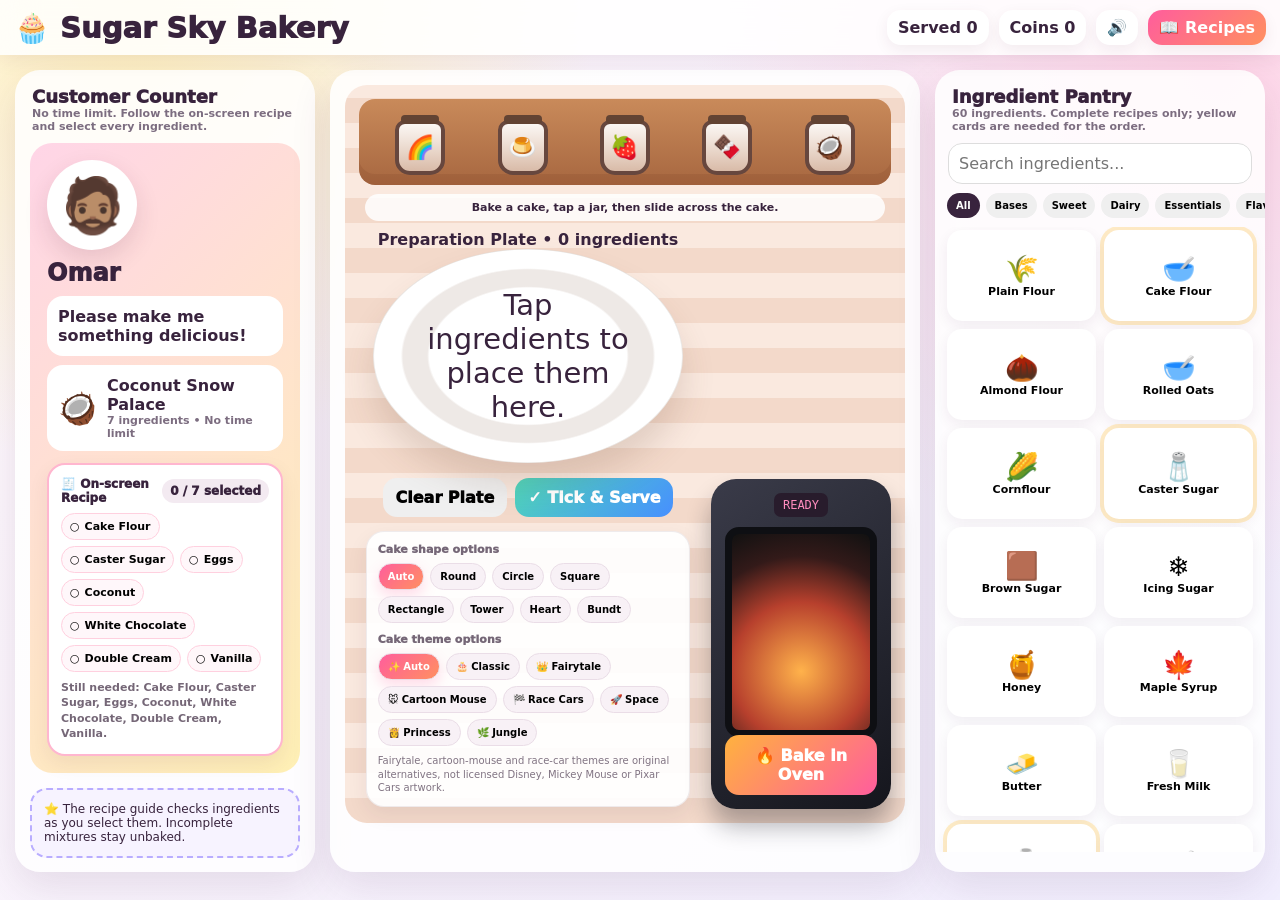
==== commit 194aca61: "Publish updated Sugar Sky Bakery shape and theme version" ====
--- a/sugar-sky-bakery-game/index.html
+++ b/sugar-sky-bakery-game/index.html
@@ -1 +1 @@
-<!doctype html><html><head><meta charset="utf-8"><meta name="viewport" content="width=device-width,initial-scale=1,maximum-scale=1"><meta name="theme-color" content="#ff5d9d"><title>Opening Sugar Sky Bakery</title><style>html,body{margin:0;min-height:100%;font-family:system-ui,-apple-system,sans-serif;background:#fff3f9;color:#39263d}.load{min-height:100vh;display:grid;place-items:center;text-align:center;padding:24px}.spin{width:54px;height:54px;border:7px solid #ffd4e6;border-top-color:#ff5d9d;border-radius:50%;margin:auto;animation:s .8s linear infinite}@keyframes s{to{transform:rotate(360deg)}}</style></head><body><main class="load"><div><div class="spin"></div><h1>🧁 Opening Sugar Sky Bakery</h1><p>Loading the recipe assistant...</p></div></main><script>(function(){var root='https://raw.githubusercontent.com/imisa2/openai/main/sugar-sky-bakery-game/';Promise.all([fetch(root+'base.html?v=4',{cache:'no-store'}).then(function(r){if(!r.ok)throw Error('base');return r.text()}),fetch(root+'upgrade.css?v=4',{cache:'no-store'}).then(function(r){if(!r.ok)throw Error('css');return r.text()}),fetch(root+'upgrade.js?v=4',{cache:'no-store'}).then(function(r){if(!r.ok)throw Error('js');return r.text()})]).then(function(x){var h=x[0].replace('</head>','<style>'+x[1]+'</style></head>').replace('</body>','<script>'+x[2].replace(/<\/script/gi,'<\\/script')+'<\/script></body>');document.open();document.write(h);document.close()}).catch(function(){document.body.innerHTML='<main class="load"><div><h1>Could not open the game</h1><p>Refresh once in Safari or Chrome.</p></div></main>'})})();</script></body></html>+<!doctype html><html lang="en"><head><meta charset="utf-8"><meta name="viewport" content="width=device-width,initial-scale=1,maximum-scale=1"><meta name="theme-color" content="#ff5d9d"><title>Sugar Sky Bakery</title><style>html,body{margin:0;width:100%;height:100%;overflow:hidden;background:#fff3f9}iframe{display:block;width:100%;height:100%;border:0;background:#fff3f9}</style></head><body><iframe id="game" src="base.html?v=8" title="Sugar Sky Bakery"></iframe><script>(function(){var frame=document.getElementById('game');frame.addEventListener('load',function(){try{var d=frame.contentDocument;['upgrade.css?v=8','customizer.css?v=8'].forEach(function(h){var l=d.createElement('link');l.rel='stylesheet';l.href=h;d.head.appendChild(l)});function add(src,next){var s=d.createElement('script');s.src=src;s.onload=next||null;d.body.appendChild(s)}add('upgrade.js?v=8',function(){add('customizer.js?v=8')})}catch(e){console.warn('Optional game enhancements could not attach',e)}})})();</script></body></html>
